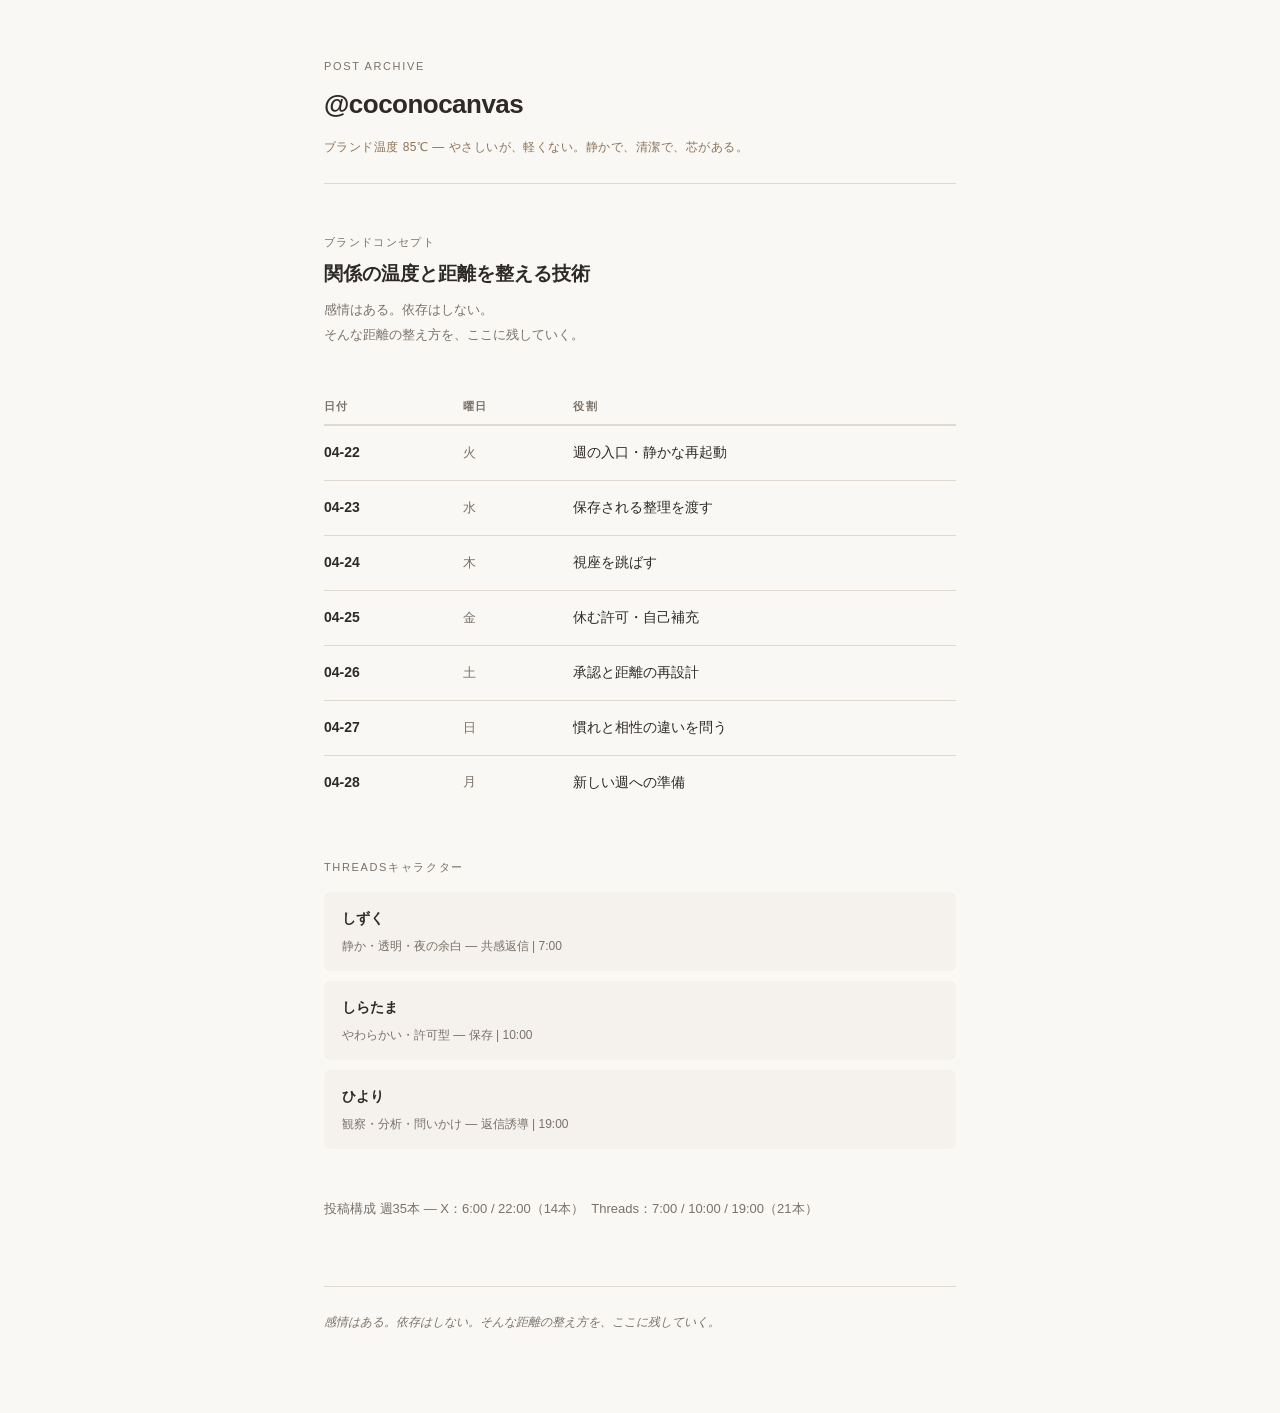
==== index.html @ 4ca9c8f7 "add: GitHub Pages用HTML一式（index + 7日分投稿ページ + CSS） https://claude.ai/code/session_016aPmN2RMG1fLV9aN9W" ====
<!DOCTYPE html>
<html lang="ja">
<head>
  <meta charset="UTF-8">
  <meta name="viewport" content="width=device-width, initial-scale=1.0">
  <title>@coconocanvas | 週次投稿アーカイブ</title>
  <link rel="stylesheet" href="style.css">
  <meta name="description" content="関係の温度と距離を整える技術。感情はある。依存はしない。">
</head>
<body>
  <div class="container">

    <header class="site-header">
      <div class="site-label">Post Archive</div>
      <div class="site-handle">@coconocanvas</div>
      <div class="site-temp">ブランド温度 85℃ — やさしいが、軽くない。静かで、清潔で、芯がある。</div>
    </header>

    <section class="tagline">
      <div class="tagline-concept">ブランドコンセプト</div>
      <div class="tagline-main">関係の温度と距離を整える技術</div>
      <div class="tagline-sub">
        感情はある。依存はしない。<br>
        そんな距離の整え方を、ここに残していく。
      </div>
    </section>

    <section>
      <table class="week-table">
        <thead>
          <tr>
            <th>日付</th>
            <th>曜日</th>
            <th>役割</th>
          </tr>
        </thead>
        <tbody>
          <tr>
            <td><a href="posts/2026-04-22.html">04-22</a></td>
            <td>火</td>
            <td>週の入口・静かな再起動</td>
          </tr>
          <tr>
            <td><a href="posts/2026-04-23.html">04-23</a></td>
            <td>水</td>
            <td>保存される整理を渡す</td>
          </tr>
          <tr>
            <td><a href="posts/2026-04-24.html">04-24</a></td>
            <td>木</td>
            <td>視座を跳ばす</td>
          </tr>
          <tr>
            <td><a href="posts/2026-04-25.html">04-25</a></td>
            <td>金</td>
            <td>休む許可・自己補充</td>
          </tr>
          <tr>
            <td><a href="posts/2026-04-26.html">04-26</a></td>
            <td>土</td>
            <td>承認と距離の再設計</td>
          </tr>
          <tr>
            <td><a href="posts/2026-04-27.html">04-27</a></td>
            <td>日</td>
            <td>慣れと相性の違いを問う</td>
          </tr>
          <tr>
            <td><a href="posts/2026-04-28.html">04-28</a></td>
            <td>月</td>
            <td>新しい週への準備</td>
          </tr>
        </tbody>
      </table>
    </section>

    <section class="chars-section">
      <div class="section-label">Threadsキャラクター</div>
      <div class="char-grid">
        <div class="char-item">
          <div class="char-name">しずく</div>
          <div class="char-desc">静か・透明・夜の余白 — 共感返信 | 7:00</div>
        </div>
        <div class="char-item">
          <div class="char-name">しらたま</div>
          <div class="char-desc">やわらかい・許可型 — 保存 | 10:00</div>
        </div>
        <div class="char-item">
          <div class="char-name">ひより</div>
          <div class="char-desc">観察・分析・問いかけ — 返信誘導 | 19:00</div>
        </div>
      </div>
    </section>

    <section>
      <div class="tagline-sub">
        投稿構成 週35本 — X：6:00 / 22:00（14本）&nbsp;&nbsp;Threads：7:00 / 10:00 / 19:00（21本）
      </div>
    </section>

    <footer class="site-footer">
      <em>感情はある。依存はしない。そんな距離の整え方を、ここに残していく。</em>
    </footer>

  </div>
</body>
</html>
---- style.css ----
:root {
  --bg: #faf8f5;
  --bg-card: #f5f1ec;
  --text: #2d2a27;
  --text-light: #7a7168;
  --accent: #8b7355;
  --border: #e0d9d0;
  --quote-bg: #f0ebe4;
  --post-bg: #f5f0ea;
}

* { margin: 0; padding: 0; box-sizing: border-box; }

body {
  background: var(--bg);
  color: var(--text);
  font-family: "Hiragino Kaku Gothic ProN", "Hiragino Sans", "Noto Sans JP", "Meiryo", sans-serif;
  font-size: 15px;
  line-height: 1.85;
}

a { color: var(--accent); text-decoration: none; }
a:hover { text-decoration: underline; }

.container {
  max-width: 680px;
  margin: 0 auto;
  padding: 56px 24px 80px;
}

/* ── Index page ─────────────────────────────────── */

.site-header {
  border-bottom: 1px solid var(--border);
  padding-bottom: 24px;
  margin-bottom: 48px;
}

.site-label {
  font-size: 11px;
  letter-spacing: 0.15em;
  color: var(--text-light);
  text-transform: uppercase;
  margin-bottom: 4px;
}

.site-handle {
  font-size: 26px;
  font-weight: 700;
  letter-spacing: -0.02em;
  color: var(--text);
  margin-bottom: 8px;
}

.site-temp {
  font-size: 12px;
  color: var(--accent);
  letter-spacing: 0.04em;
}

.tagline { margin: 32px 0 40px; }

.tagline-concept {
  font-size: 11px;
  letter-spacing: 0.12em;
  color: var(--text-light);
  text-transform: uppercase;
  margin-bottom: 8px;
}

.tagline-main {
  font-size: 19px;
  font-weight: 600;
  line-height: 1.5;
  margin-bottom: 10px;
}

.tagline-sub {
  font-size: 13px;
  color: var(--text-light);
  line-height: 1.9;
}

.week-table {
  width: 100%;
  border-collapse: collapse;
  margin-bottom: 48px;
}

.week-table th {
  text-align: left;
  font-size: 11px;
  letter-spacing: 0.12em;
  color: var(--text-light);
  text-transform: uppercase;
  padding: 8px 0 8px 0;
  border-bottom: 2px solid var(--border);
}

.week-table th:not(:last-child) { padding-right: 20px; }

.week-table td {
  padding: 14px 0;
  border-bottom: 1px solid var(--border);
  font-size: 14px;
  vertical-align: middle;
}

.week-table td:first-child  { padding-right: 20px; white-space: nowrap; font-weight: 600; }
.week-table td:nth-child(2) { padding-right: 20px; color: var(--text-light); font-size: 13px; }
.week-table tr:last-child td { border-bottom: none; }

.week-table a { color: var(--text); }
.week-table a:hover { color: var(--accent); text-decoration: none; }

.chars-section { margin: 48px 0; }

.section-label {
  font-size: 11px;
  letter-spacing: 0.15em;
  color: var(--text-light);
  text-transform: uppercase;
  margin-bottom: 14px;
}

.char-grid { display: flex; flex-direction: column; gap: 10px; }

.char-item {
  padding: 14px 18px;
  background: var(--bg-card);
  border-radius: 6px;
}

.char-name {
  font-weight: 700;
  font-size: 14px;
  margin-bottom: 3px;
}

.char-desc { font-size: 12px; color: var(--text-light); }

.site-footer {
  margin-top: 64px;
  padding-top: 24px;
  border-top: 1px solid var(--border);
  font-size: 12px;
  color: var(--text-light);
  font-style: italic;
}

/* ── Post pages ──────────────────────────────────── */

.post-nav {
  display: flex;
  justify-content: space-between;
  align-items: center;
  margin-bottom: 48px;
  font-size: 13px;
}

.post-nav a { color: var(--text-light); }
.post-nav a:hover { color: var(--accent); text-decoration: none; }

.post-header { margin-bottom: 36px; }

.post-date {
  font-size: 12px;
  color: var(--text-light);
  letter-spacing: 0.08em;
  margin-bottom: 6px;
}

.post-title {
  font-size: 22px;
  font-weight: 700;
  line-height: 1.4;
  margin-bottom: 10px;
}

.post-theme {
  font-size: 13px;
  color: var(--text-light);
  margin-bottom: 20px;
}

.quote-block {
  background: var(--quote-bg);
  border-radius: 6px;
  padding: 18px 20px;
  display: flex;
  flex-direction: column;
  gap: 12px;
}

.q-label {
  font-size: 10px;
  letter-spacing: 0.15em;
  color: var(--accent);
  text-transform: uppercase;
  margin-bottom: 3px;
}

.q-text { font-size: 14px; line-height: 1.7; }

.platform-title {
  font-size: 11px;
  font-weight: 700;
  letter-spacing: 0.15em;
  color: var(--text-light);
  text-transform: uppercase;
  padding-bottom: 10px;
  border-bottom: 1px solid var(--border);
  margin: 44px 0 24px;
}

.post-item { margin-bottom: 28px; }

.post-time {
  font-size: 12px;
  font-weight: 700;
  color: var(--accent);
  letter-spacing: 0.06em;
  margin-bottom: 6px;
}

.post-char {
  font-size: 11px;
  color: var(--text-light);
  margin-bottom: 8px;
}

.post-body {
  background: var(--post-bg);
  border-left: 2px solid var(--border);
  padding: 16px 20px;
  font-size: 14px;
  line-height: 1.95;
  border-radius: 0 4px 4px 0;
  white-space: pre-wrap;
  word-break: break-word;
}

.divider {
  border: none;
  border-top: 1px solid var(--border);
  margin: 4px 0;
}

.post-footer-nav {
  display: grid;
  grid-template-columns: 1fr 1fr;
  gap: 16px;
  margin-top: 56px;
  padding-top: 24px;
  border-top: 1px solid var(--border);
  font-size: 13px;
}

.nav-next { text-align: right; }

.nav-label {
  font-size: 10px;
  letter-spacing: 0.1em;
  color: var(--text-light);
  text-transform: uppercase;
  margin-bottom: 5px;
}

.nav-empty { color: var(--text-light); }
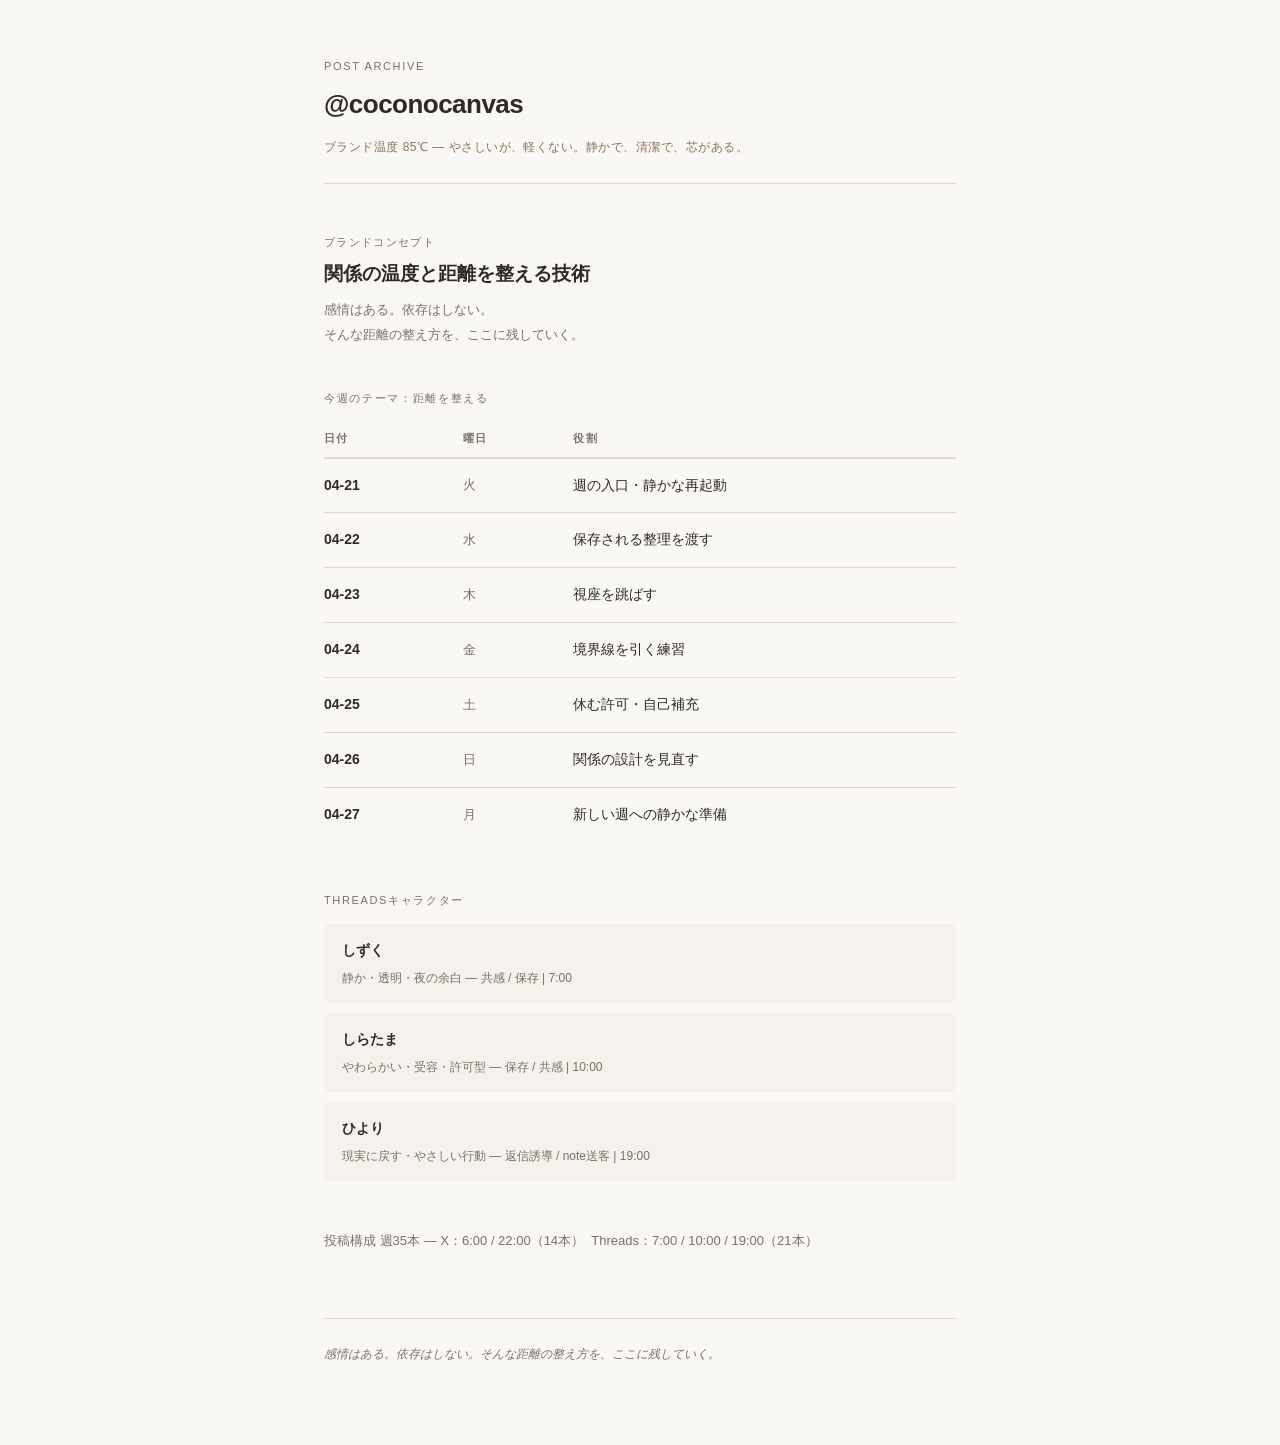
==== commit 856f9411: "週次投稿生成 2026/04/21〜04/27｜テーマ：距離を整える Coco Weekly Automation Runbook v1 に基づき次週分を生成。  - 今週テーマ：距離を整える（主目的" ====
--- a/index.html
+++ b/index.html
@@ -26,6 +26,7 @@
     </section>
 
     <section>
+      <div class="section-label" style="margin-bottom:12px;">今週のテーマ：距離を整える</div>
       <table class="week-table">
         <thead>
           <tr>
@@ -36,39 +37,39 @@
         </thead>
         <tbody>
           <tr>
-            <td><a href="posts/2026-04-22.html">04-22</a></td>
+            <td><a href="posts/2026-04-21.html">04-21</a></td>
             <td>火</td>
             <td>週の入口・静かな再起動</td>
           </tr>
           <tr>
-            <td><a href="posts/2026-04-23.html">04-23</a></td>
+            <td><a href="posts/2026-04-22.html">04-22</a></td>
             <td>水</td>
             <td>保存される整理を渡す</td>
           </tr>
           <tr>
-            <td><a href="posts/2026-04-24.html">04-24</a></td>
+            <td><a href="posts/2026-04-23.html">04-23</a></td>
             <td>木</td>
             <td>視座を跳ばす</td>
           </tr>
           <tr>
+            <td><a href="posts/2026-04-24.html">04-24</a></td>
+            <td>金</td>
+            <td>境界線を引く練習</td>
+          </tr>
+          <tr>
             <td><a href="posts/2026-04-25.html">04-25</a></td>
-            <td>金</td>
+            <td>土</td>
             <td>休む許可・自己補充</td>
           </tr>
           <tr>
             <td><a href="posts/2026-04-26.html">04-26</a></td>
-            <td>土</td>
-            <td>承認と距離の再設計</td>
+            <td>日</td>
+            <td>関係の設計を見直す</td>
           </tr>
           <tr>
             <td><a href="posts/2026-04-27.html">04-27</a></td>
-            <td>日</td>
-            <td>慣れと相性の違いを問う</td>
-          </tr>
-          <tr>
-            <td><a href="posts/2026-04-28.html">04-28</a></td>
             <td>月</td>
-            <td>新しい週への準備</td>
+            <td>新しい週への静かな準備</td>
           </tr>
         </tbody>
       </table>
@@ -79,15 +80,15 @@
       <div class="char-grid">
         <div class="char-item">
           <div class="char-name">しずく</div>
-          <div class="char-desc">静か・透明・夜の余白 — 共感返信 | 7:00</div>
+          <div class="char-desc">静か・透明・夜の余白 — 共感 / 保存 | 7:00</div>
         </div>
         <div class="char-item">
           <div class="char-name">しらたま</div>
-          <div class="char-desc">やわらかい・許可型 — 保存 | 10:00</div>
+          <div class="char-desc">やわらかい・受容・許可型 — 保存 / 共感 | 10:00</div>
         </div>
         <div class="char-item">
           <div class="char-name">ひより</div>
-          <div class="char-desc">観察・分析・問いかけ — 返信誘導 | 19:00</div>
+          <div class="char-desc">現実に戻す・やさしい行動 — 返信誘導 / note送客 | 19:00</div>
         </div>
       </div>
     </section>
--- a/style.css
+++ b/style.css
@@ -267,3 +267,27 @@
 }
 
 .nav-empty { color: var(--text-light); }
+
+/* ── Post meta tags ──────────────────────────────── */
+.post-meta {
+  display: flex;
+  gap: 6px;
+  margin-bottom: 8px;
+  flex-wrap: wrap;
+  align-items: center;
+}
+
+.post-tag {
+  font-size: 10px;
+  letter-spacing: 0.08em;
+  padding: 2px 8px;
+  border-radius: 3px;
+  font-weight: 600;
+}
+
+.tag-kyokan  { background: #eaeef5; color: #5a6a82; }
+.tag-hozon   { background: #e8f0e8; color: #4a6a4a; }
+.tag-henshin { background: #f5ede8; color: #825a4a; }
+.tag-note    { background: #f0ece8; color: #7a6855; }
+.tag-cold    { background: #f0f0f0; color: #888; }
+.tag-muddy   { background: #f5ede0; color: #9a7a55; }
